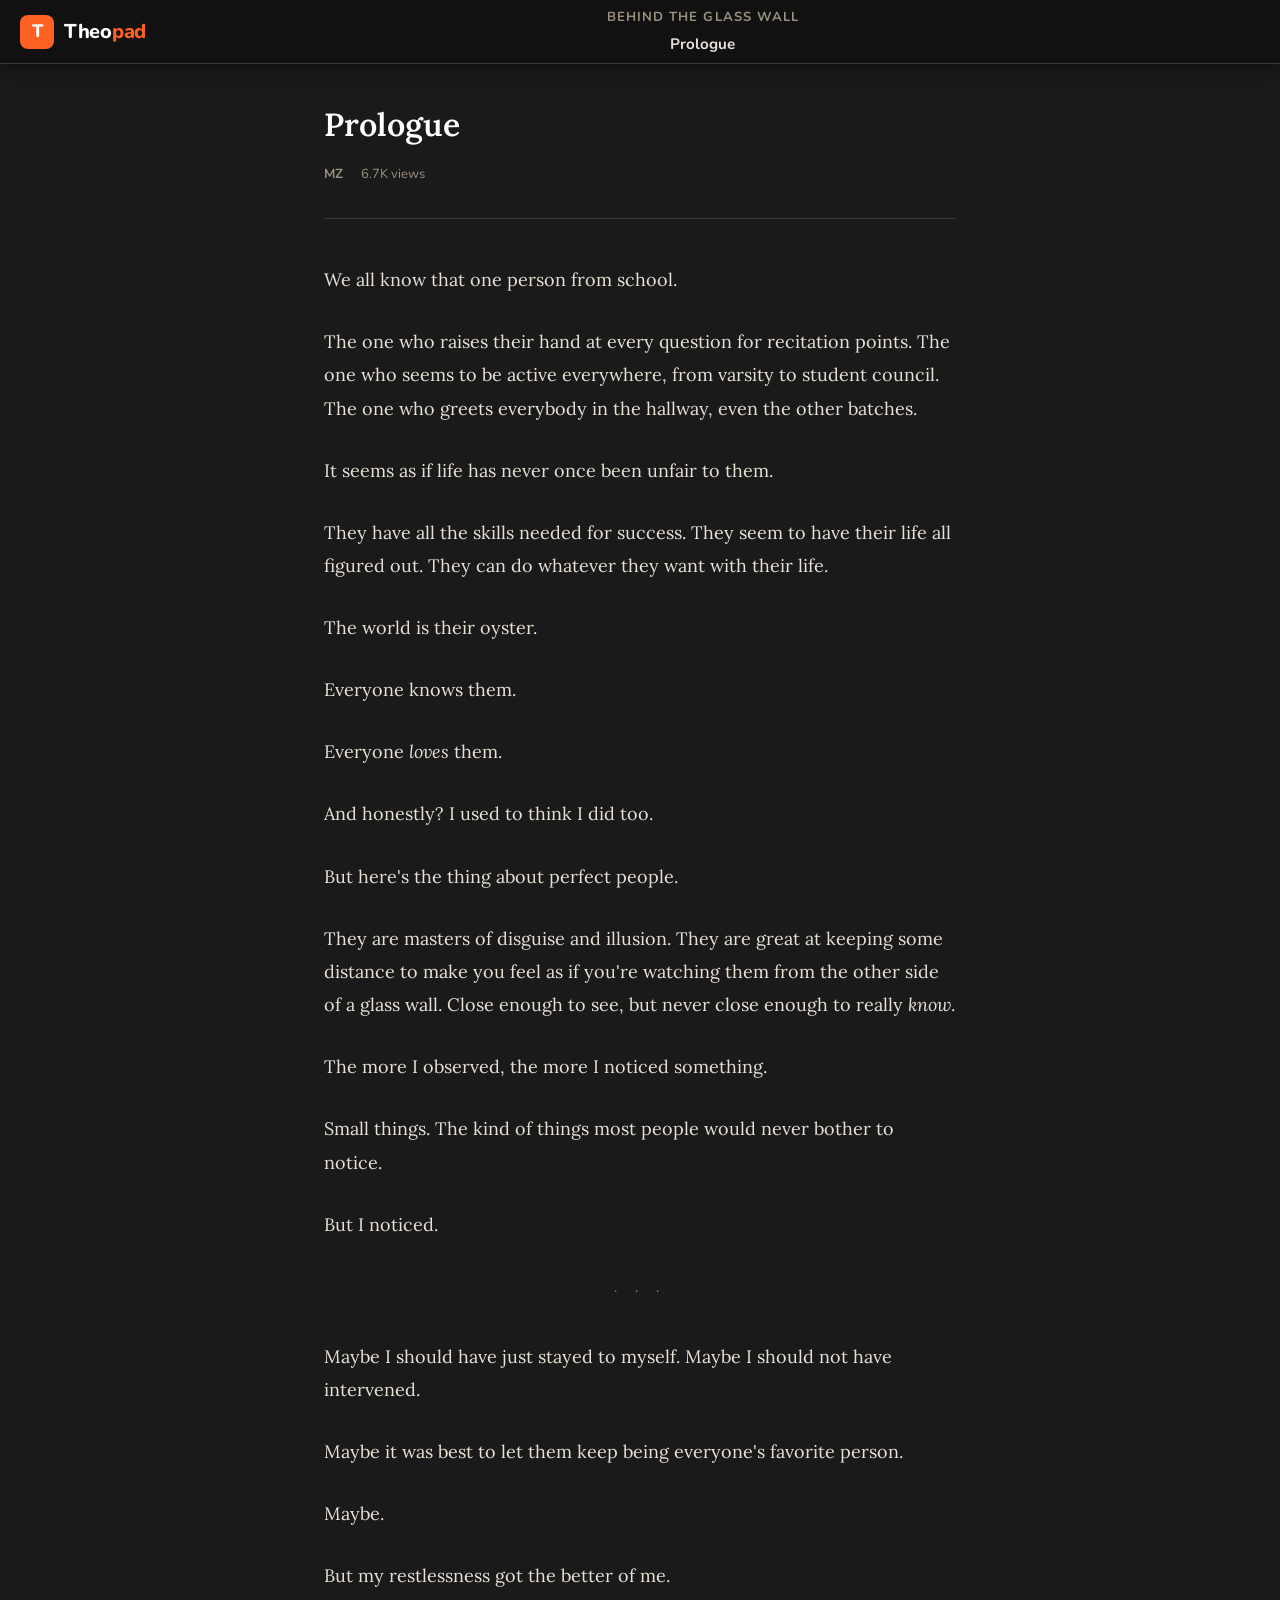
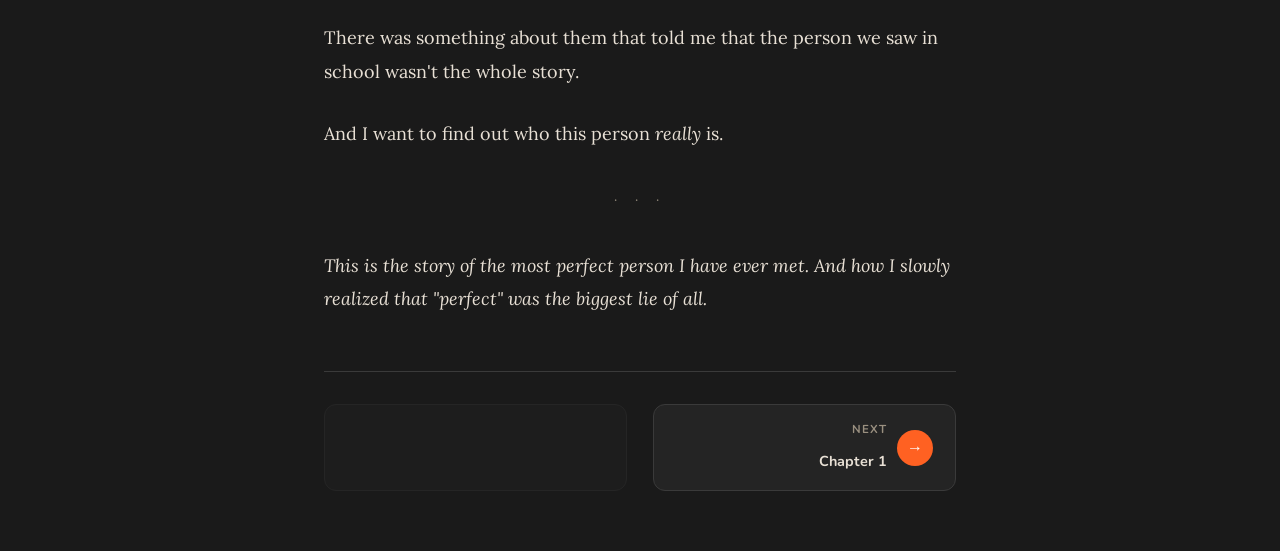
==== index.html @ feb3edf9 "chap5" ====
<!DOCTYPE html>
<html lang="en">
<head>
  <meta charset="UTF-8" />
  <meta name="viewport" content="width=device-width, initial-scale=1.0"/>
  <title>Theopad</title>
  <link rel="preconnect" href="https://fonts.googleapis.com">
  <link href="https://fonts.googleapis.com/css2?family=Lora:ital,wght@0,400;0,600;1,400&family=Nunito:wght@400;600;700;800&display=swap" rel="stylesheet">
  <link rel="icon" type="image/x-icon" href="logo.png">
  <link rel="stylesheet" href="style.css">
</head>
<body>

  <header>
    <div class="header-logo">
      <div class="logo-icon">T</div>
      <div class="logo-text">Theo<span>pad</span></div>
    </div>

    <div class="header-meta">
      <div class="header-story-title">Behind the Glass Wall</div>
      <div class="header-chapter-title">Prologue</div>
    </div>
  </header>

  <main>
    <div class="chapter-header">
      <h1 class="chapter-title">Prologue</h1>
      <div class="chapter-meta">
        <span><strong>MZ</strong></span>
        <span>6.7K views</span>
      </div>
    </div>

    <div class="story-content">
      <p>
        We all know that one person from school.
      </p>

      <p>
        The one who raises their hand at every question for recitation points. The one who seems to be active everywhere, from varsity to student council. The one who greets everybody in the hallway, even the other batches.
      </p>

      <p>
        It seems as if life has never once been unfair to them.
      </p>

      <p>
        They have all the skills needed for success. They seem to have their life all figured out. They can do whatever they want with their life.
      </p>

      <p>
        The world is their oyster.
      </p>

      <p>
        Everyone knows them.
      </p>

      <p>
        Everyone <i>loves</i> them.
      </p>

      <p>
        And honestly? I used to think I did too.
      </p>

      <p>
        But here's the thing about perfect people.
      </p>

      <p>
        They are masters of disguise and illusion. They are great at keeping some distance to make you feel as if you're watching them from the other side of a glass wall. Close enough to see, but never close enough to really <i>know</i>.
      </p>

      <p>
        The more I observed, the more I noticed something.
      </p>

      <p>
        Small things. The kind of things most people would never bother to notice.
      </p>
      
      <p>
        But I noticed.
      </p>

      <div class="scene-break">· · ·</div>

      <p>
        Maybe I should have just stayed to myself. Maybe I should not have intervened. 
      </p>

      <p>
        Maybe it was best to let them keep being everyone's favorite person.
      </p>

      <p>
        Maybe.
      </p>

      <p>
        But my restlessness got the better of me.
      </p>

      <p>
        There was something about them that told me that the person we saw in school wasn't the whole story. 
      </p>

      <p>
        And I want to find out who this person <i>really</i> is.
      </p>

      <div class="scene-break">· · ·</div>

      <p>
        <i>This is the story of the most perfect person I have ever met. And how I slowly realized that "perfect" was the biggest lie of all.</i>
      </p>

    </div>

    <nav class="chapter-nav">
      <!-- First chapter: previous is disabled -->
      <a class="nav-btn prev disabled">
        <div class="nav-info">
          <small></small>
          <strong></strong>
        </div>
      </a>

      <a class="nav-btn next" href="chapter1.html">
        <div class="nav-arrow">→</div>
        <div class="nav-info">
          <small>Next</small>
          <strong>Chapter 1</strong>
        </div>
      </a>
    </nav>
  </main>

</body>
</html>
---- style.css ----
:root {
  --orange:      #ff6122;
  --orange-dark: #e04e0e;
  --orange-glow: rgba(255, 97, 34, 0.15);
  --bg:          #1a1a1a;
  --surface:     #242424;
  --surface2:    #2e2e2e;
  --border:      #3a3a3a;
  --text:        #e8e0d5;
  --text-muted:  #9a9080;
  --header-h:    64px;
  --max-w:       680px;
}

*, *::before, *::after {
  box-sizing: border-box;
  margin: 0;
  padding: 0;
}

body {
  background: var(--bg);
  color: var(--text);
  font-family: 'Lora', Georgia, serif;
  font-size: 18px;
  line-height: 1.85;
  min-height: 100vh;
}

/* ── HEADER ───────────────────────────────────────────────── */
header {
  position: fixed;
  top: 0; left: 0; right: 0;
  height: var(--header-h);
  background: #111;
  border-bottom: 1px solid var(--border);
  display: flex;
  align-items: center;
  justify-content: space-between;
  padding: 0 20px;
  z-index: 100;
  box-shadow: 0 2px 20px rgba(0, 0, 0, 0.5);
}

.header-logo {
  display: flex;
  align-items: center;
  gap: 10px;
  text-decoration: none;
}

.logo-icon {
  width: 34px;
  height: 34px;
  background: var(--orange);
  border-radius: 8px;
  display: grid;
  place-items: center;
  font-size: 18px;
  font-family: 'Nunito', sans-serif;
  font-weight: 800;
  color: #fff;
  letter-spacing: -1px;
  flex-shrink: 0;
}

.logo-text {
  font-family: 'Nunito', sans-serif;
  font-weight: 800;
  font-size: 1.25rem;
  color: #fff;
  letter-spacing: -0.3px;
}

.logo-text span {
  color: var(--orange);
}

.header-meta {
  text-align: center;
  flex: 1;
  padding: 0 16px;
  overflow: hidden;
}

.header-story-title {
  font-family: 'Nunito', sans-serif;
  font-weight: 700;
  font-size: 0.82rem;
  color: var(--text-muted);
  text-transform: uppercase;
  letter-spacing: 0.08em;
  white-space: nowrap;
  overflow: hidden;
  text-overflow: ellipsis;
}

.header-chapter-title {
  font-family: 'Nunito', sans-serif;
  font-weight: 700;
  font-size: 0.95rem;
  color: var(--text);
  white-space: nowrap;
  overflow: hidden;
  text-overflow: ellipsis;
}

/* ── MAIN LAYOUT ──────────────────────────────────────────── */
main {
  max-width: var(--max-w);
  margin: 0 auto;
  padding: calc(var(--header-h) + 40px) 24px 60px;
}

/* ── CHAPTER HEADER ───────────────────────────────────────── */
.chapter-header {
  margin-bottom: 44px;
  padding-bottom: 32px;
  border-bottom: 1px solid var(--border);
}

.chapter-label {
  font-family: 'Nunito', sans-serif;
  font-weight: 700;
  font-size: 0.75rem;
  color: var(--orange);
  text-transform: uppercase;
  letter-spacing: 0.12em;
  margin-bottom: 10px;
}

.chapter-title {
  font-family: 'Lora', serif;
  font-size: 2rem;
  font-weight: 600;
  color: #fff;
  line-height: 1.3;
  margin-bottom: 16px;
}

.chapter-meta {
  display: flex;
  align-items: center;
  gap: 18px;
  font-family: 'Nunito', sans-serif;
  font-size: 0.82rem;
  color: var(--text-muted);
}

.chapter-meta span {
  display: flex;
  align-items: center;
  gap: 5px;
}

/* ── STORY CONTENT ────────────────────────────────────────── */
.story-content p {
  margin-bottom: 1.6em;
  color: var(--text);
}

.story-content em {
  font-style: italic;
  color: #c8bfb5;
}

.scene-break {
  text-align: center;
  color: var(--text-muted);
  letter-spacing: 0.5em;
  margin: 2.5em 0;
  font-family: 'Nunito', sans-serif;
  font-size: 0.9rem;
  user-select: none;
}

/* ── CHAPTER NAV ──────────────────────────────────────────── */
.chapter-nav {
  margin-top: 56px;
  padding-top: 32px;
  border-top: 1px solid var(--border);
  display: flex;
  gap: 12px;
  justify-content: space-between;
}

.nav-btn {
  display: flex;
  align-items: center;
  gap: 10px;
  text-decoration: none;
  padding: 14px 22px;
  border-radius: 12px;
  border: 1.5px solid var(--border);
  background: var(--surface);
  transition: border-color 0.22s, background 0.22s, box-shadow 0.22s;
  flex: 1;
  max-width: 48%;
  color: inherit;
}

.nav-btn:hover {
  border-color: var(--orange);
  background: var(--surface2);
  box-shadow: 0 0 0 3px var(--orange-glow);
}

.nav-btn.prev {
  justify-content: flex-start;
}

.nav-btn.next {
  justify-content: flex-start;
  text-align: right;
  flex-direction: row-reverse;
}

.nav-arrow {
  width: 36px;
  height: 36px;
  background: var(--orange);
  border-radius: 50%;
  display: grid;
  place-items: center;
  font-size: 1rem;
  flex-shrink: 0;
  transition: transform 0.2s;
  color: #fff;
}

.nav-btn:hover .nav-arrow {
  transform: scale(1.1);
}

.nav-btn.disabled {
  opacity: 0.35;
  pointer-events: none;
}

.nav-info small {
  display: block;
  font-family: 'Nunito', sans-serif;
  font-size: 0.72rem;
  color: var(--text-muted);
  text-transform: uppercase;
  letter-spacing: 0.08em;
  font-weight: 700;
  margin-bottom: 2px;
}

.nav-info strong {
  font-family: 'Nunito', sans-serif;
  font-size: 0.9rem;
  color: var(--text);
  font-weight: 700;
}

/* ── RESPONSIVE ───────────────────────────────────────────── */
@media (max-width: 520px) {
  body { font-size: 16px; }
  .chapter-title { font-size: 1.5rem; }
  .logo-text { display: none; }
}
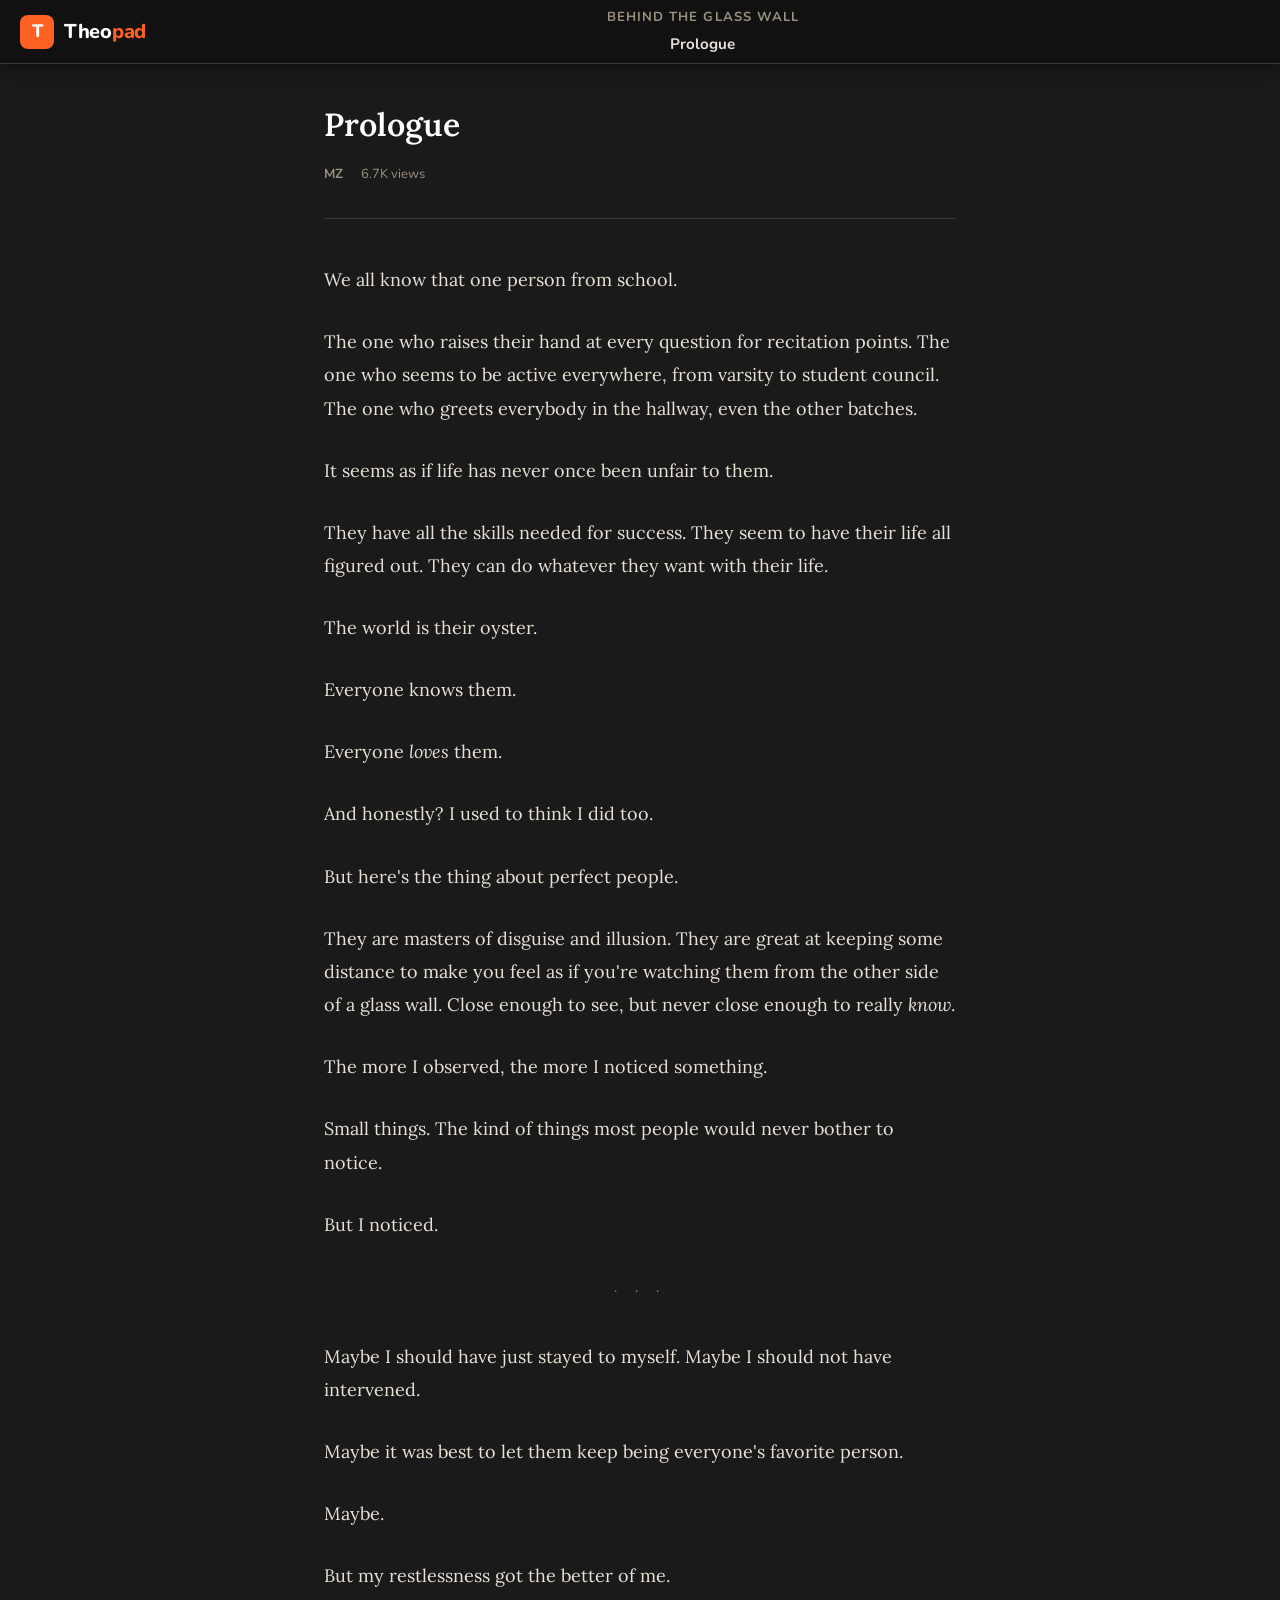
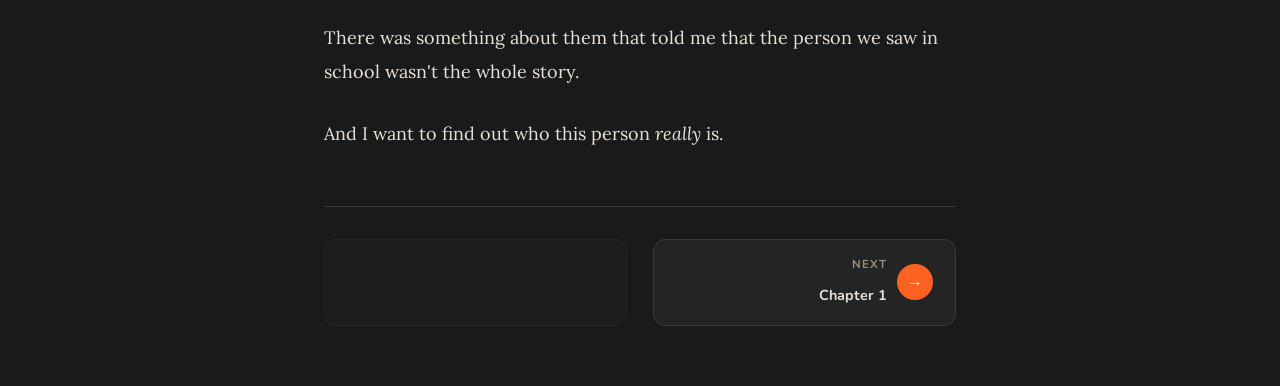
==== commit b7b74e91: "chapter 7" ====
--- a/index.html
+++ b/index.html
@@ -111,12 +111,6 @@
         And I want to find out who this person <i>really</i> is.
       </p>
 
-      <div class="scene-break">· · ·</div>
-
-      <p>
-        <i>This is the story of the most perfect person I have ever met. And how I slowly realized that "perfect" was the biggest lie of all.</i>
-      </p>
-
     </div>
 
     <nav class="chapter-nav">
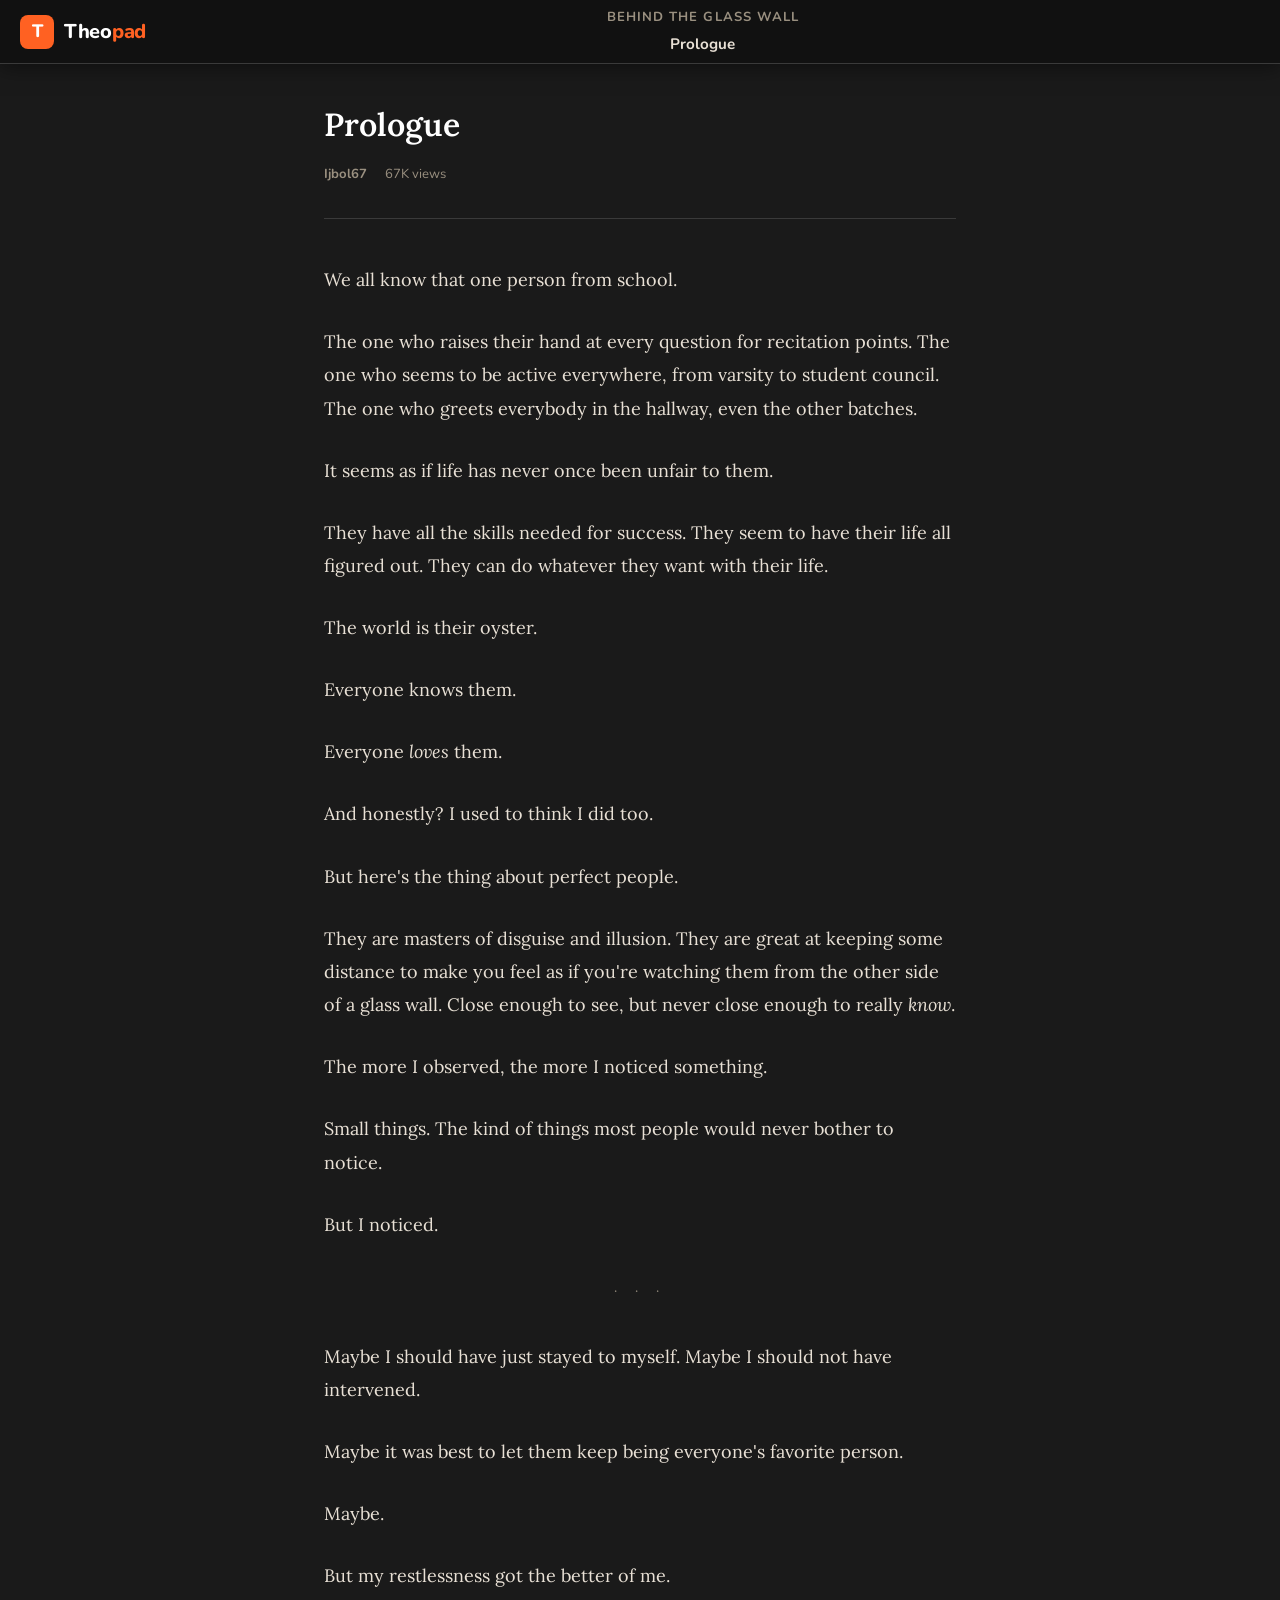
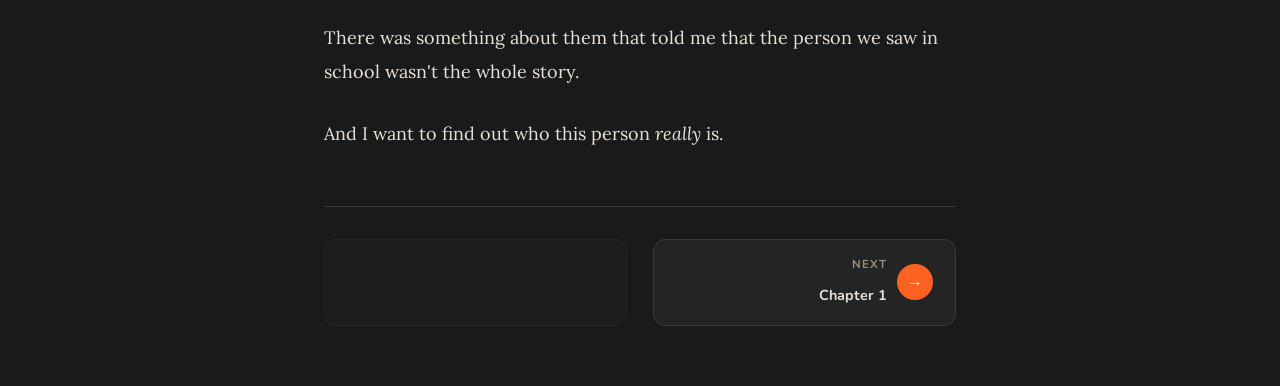
==== commit 6038432f: "ijbol" ====
--- a/index.html
+++ b/index.html
@@ -27,8 +27,8 @@
     <div class="chapter-header">
       <h1 class="chapter-title">Prologue</h1>
       <div class="chapter-meta">
-        <span><strong>MZ</strong></span>
-        <span>6.7K views</span>
+        <span><strong>Ijbol67</strong></span>
+        <span>67K views</span>
       </div>
     </div>
 
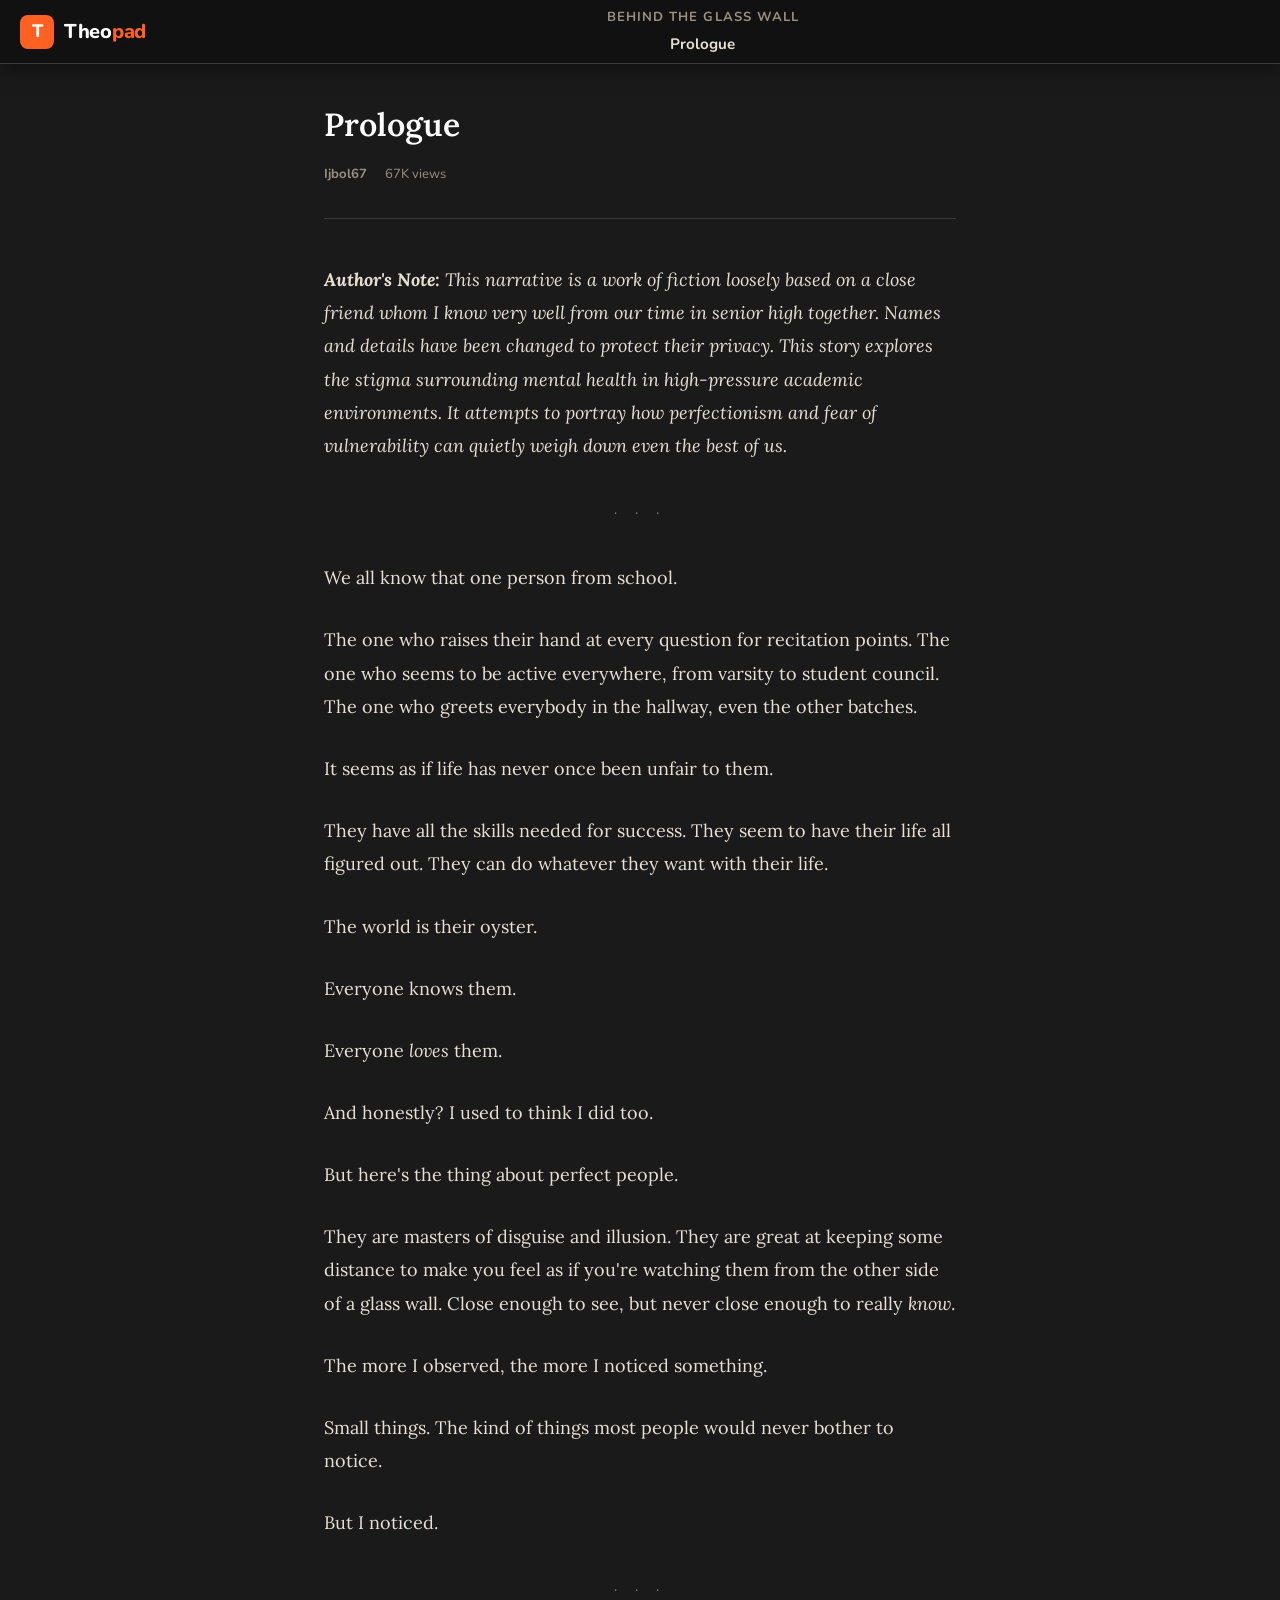
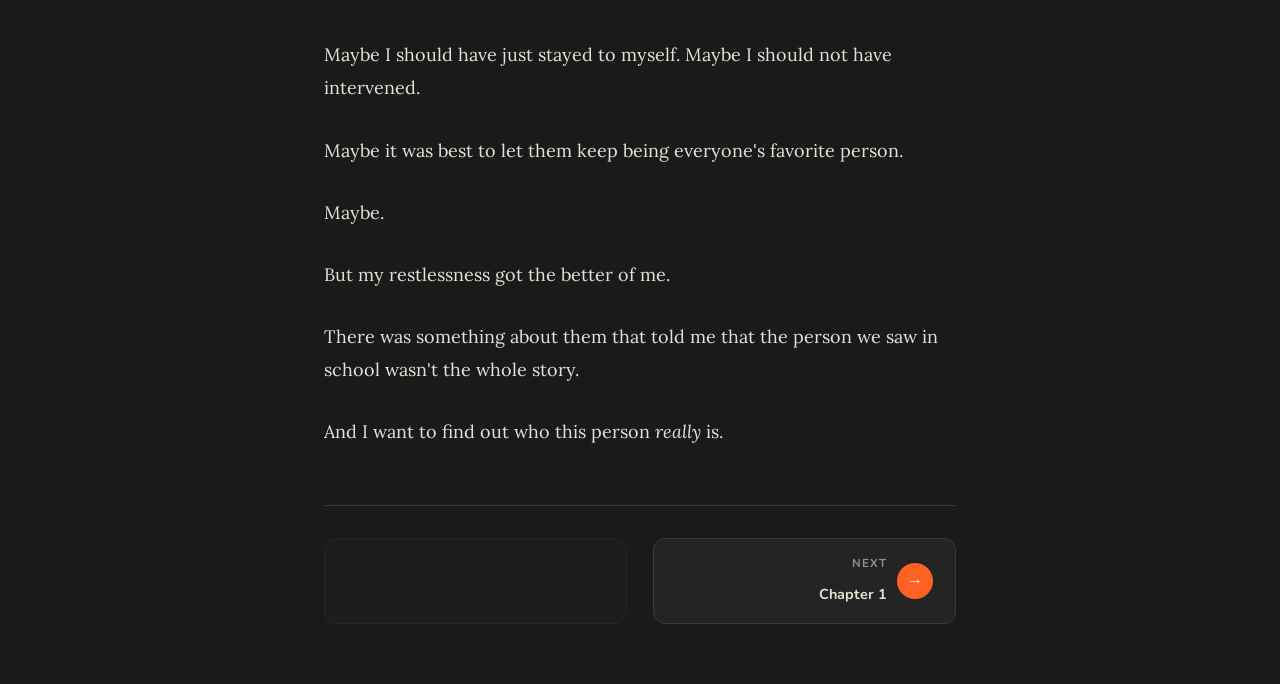
==== commit c71de787: "authors note" ====
--- a/index.html
+++ b/index.html
@@ -33,6 +33,13 @@
     </div>
 
     <div class="story-content">
+      
+      <p>
+        <i><strong>Author's Note:</strong> This narrative is a work of fiction loosely based on a close friend whom I know very well from our time in senior high together. Names and details have been changed to protect their privacy. This story explores the stigma surrounding mental health in high-pressure academic environments. It attempts to portray how perfectionism and fear of vulnerability can quietly weigh down even the best of us.</i>
+      </p>
+
+      <div class="scene-break">· · ·</div>
+
       <p>
         We all know that one person from school.
       </p>
